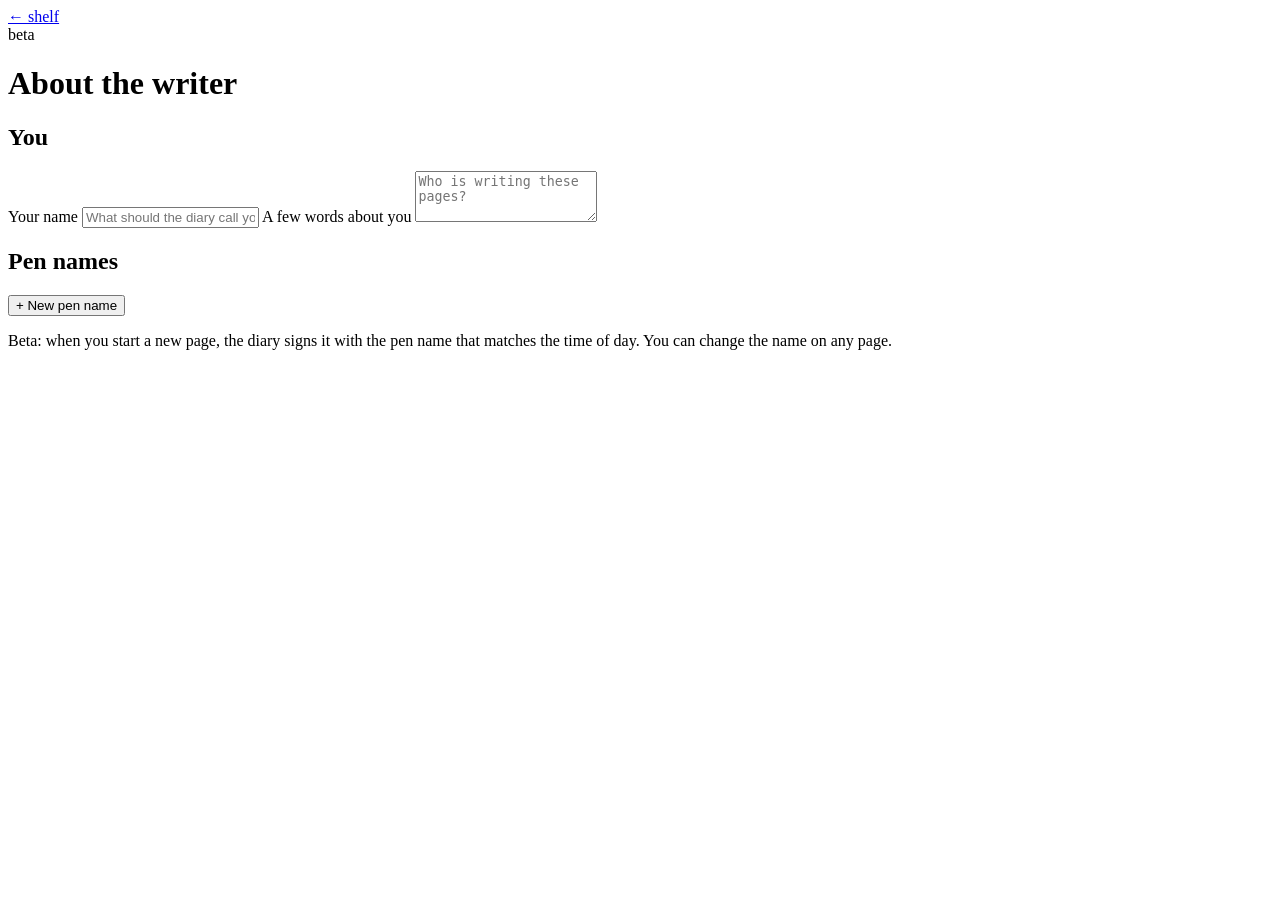
==== author.html @ 74ac938c "Create author.html" ====
<!DOCTYPE html>
<html lang="en">

<head>
  <meta charset="UTF-8">
  <meta name="viewport" content="width=device-width, initial-scale=1">
  <title>About the writer · My Cozy Diary</title>

  <link rel="preconnect" href="https://fonts.googleapis.com">
  <link rel="preconnect" href="https://fonts.gstatic.com" crossorigin>
  <link href="https://fonts.googleapis.com/css2?family=Caveat:wght@500;700&family=Nunito:wght@400;600;700&display=swap" rel="stylesheet">

  <link rel="stylesheet" href="art/base.css">
  <link rel="stylesheet" href="art/author.css">
</head>

<body>
  <header class="top">
    <a class="brand" href="index.html">← shelf</a>

    <div class="actions">
      <span class="beta">beta</span>
    </div>
  </header>

  <main class="author-page">
    <h1>About the writer</h1>

    <!-- Your details -->
    <section class="card-box">
      <h2>You</h2>

      <label for="wName">Your name</label>
      <input type="text" id="wName" maxlength="40" placeholder="What should the diary call you?">

      <label for="wBio">A few words about you</label>
      <textarea id="wBio" rows="3" maxlength="300" placeholder="Who is writing these pages?"></textarea>

      <p class="saved" id="wSaved"></p>
    </section>

    <!-- Pen names -->
    <section class="card-box">
      <div class="row">
        <h2>Pen names</h2>
        <button class="btn primary small" id="newAuthor">+ New pen name</button>
      </div>

      <p class="hint" id="nowHint"></p>
      <ul id="authorList" class="authors"></ul>

      <p class="hint">
        Beta: when you start a new page, the diary signs it with the pen name
        that matches the time of day. You can change the name on any page.
      </p>
    </section>
  </main>

  <script src="behavior/common.js"></script>
  <script src="behavior/author.js"></script>
</body>

</html>
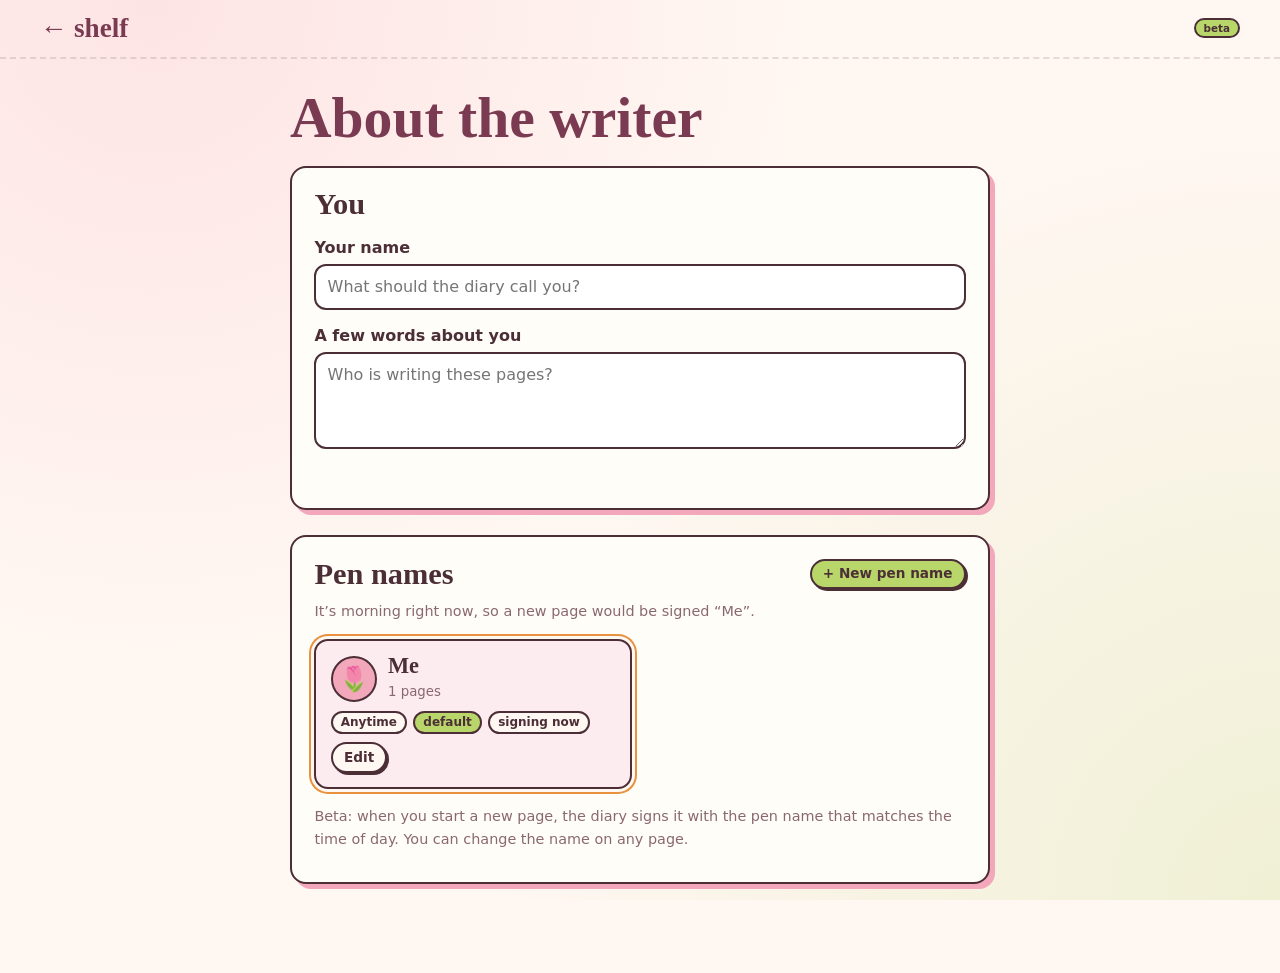
==== commit cd927b8b: "Update author.html" ====
--- a/author.html
+++ b/author.html
@@ -6,6 +6,7 @@
   <meta name="viewport" content="width=device-width, initial-scale=1">
   <title>About the writer · My Cozy Diary</title>
 
+  <link rel="icon" type="image/png" href="photo/book.png">
   <link rel="preconnect" href="https://fonts.googleapis.com">
   <link rel="preconnect" href="https://fonts.gstatic.com" crossorigin>
   <link href="https://fonts.googleapis.com/css2?family=Caveat:wght@500;700&family=Nunito:wght@400;600;700&display=swap" rel="stylesheet">
--- a/art/base.css
+++ b/art/base.css
@@ -0,0 +1,266 @@
+
+:root {
+  /* Palette */
+  --paper: #fff7f2;
+  --blush: #fde4e4;
+  --ink: #4b2e36;
+  --ink-soft: #8a6870;
+  --pink: #f2a7bb;
+  --lime: #b9d66b;
+  --orange: #e8913f;
+  --plum: #7a3b52;
+
+  /* Accent colour for the current notebook, topic or pen name */
+  --c: var(--pink);
+
+  /* Misc */
+  --line: color-mix(in srgb, var(--ink) 14%, transparent);
+  --r: 16px;
+
+  /* Type */
+  --display: 'Caveat', 'Segoe Print', cursive;
+  --body: 'Nunito', system-ui, sans-serif;
+}
+
+
+/*
+   Reset and page */
+
+* {
+  box-sizing: border-box;
+}
+
+html {
+  height: 100%;
+}
+
+body {
+  min-height: 100%;
+  margin: 0;
+  font: 400 16px/1.6 var(--body);
+  color: var(--ink);
+  background:
+    radial-gradient(circle at 12% 0%, var(--blush), transparent 45%),
+    radial-gradient(
+      circle at 100% 100%,
+      color-mix(in srgb, var(--lime) 22%, var(--paper)),
+      transparent 50%
+    ),
+    var(--paper);
+  background-attachment: fixed;
+}
+
+ul {
+  margin: 0;
+  padding: 0;
+  list-style: none;
+}
+
+button,
+input,
+textarea,
+select {
+  font: inherit;
+  color: inherit;
+}
+
+:focus-visible {
+  outline: 3px solid var(--orange);
+  outline-offset: 2px;
+}
+
+
+/*Header*/
+
+.top {
+  display: flex;
+  align-items: center;
+  justify-content: space-between;
+  gap: 1rem;
+  padding: 0.8rem clamp(1rem, 4vw, 2.5rem);
+  border-bottom: 2px dashed var(--line);
+}
+
+.top .actions {
+  display: flex;
+  align-items: center;
+  gap: 0.6rem;
+}
+
+.brand {
+  font: 700 1.7rem var(--display);
+  color: var(--plum);
+  text-decoration: none;
+}
+
+.beta {
+  display: inline-block;
+  margin-left: 0.2rem;
+  padding: 0.05rem 0.5rem;
+  border: 2px solid var(--ink);
+  border-radius: 999px;
+  background: var(--lime);
+  font: 700 0.65rem/1.4 var(--body);
+  vertical-align: middle;
+}
+
+/* buttonz */
+
+.btn {
+  display: inline-block;
+  padding: 0.4rem 1rem;
+  border: 2px solid var(--ink);
+  border-radius: 999px;
+  background: var(--paper);
+  box-shadow: 2px 2px 0 var(--ink);
+  color: inherit;
+  font-weight: 700;
+  text-decoration: none;
+  cursor: pointer;
+  transition: transform 0.12s, box-shadow 0.12s;
+}
+
+.btn:hover {
+  transform: translate(-1px, -1px);
+  box-shadow: 3px 3px 0 var(--ink);
+}
+
+.btn:active {
+  transform: translate(2px, 2px);
+  box-shadow: 0 0 0 var(--ink);
+}
+
+.btn:disabled {
+  opacity: 0.4;
+  pointer-events: none;
+}
+
+/* Variants */
+.btn.primary {
+  background: var(--lime);
+}
+
+.btn.danger {
+  background: var(--blush);
+}
+
+.btn.small {
+  padding: 0.15rem 0.7rem;
+  font-size: 0.85rem;
+}
+
+.btn.block {
+  width: 100%;
+}
+
+/*Form fields (inside dialogs and card boxes) */
+
+dialog label,
+.card-box label {
+  display: block;
+  margin: 0.8rem 0 0.25rem;
+  font-weight: 700;
+}
+
+dialog input[type='text'],
+dialog select,
+.card-box input[type='text'],
+.card-box textarea {
+  width: 100%;
+  padding: 0.5rem 0.7rem;
+  border: 2px solid var(--ink);
+  border-radius: 12px;
+  background: #fff;
+}
+
+
+/* Edit D */
+
+dialog {
+  width: min(92vw, 400px);
+  padding: 1.4rem;
+  border: 2px solid var(--ink);
+  border-radius: var(--r);
+  background: var(--paper);
+  box-shadow: 6px 6px 0 var(--ink);
+  color: var(--ink);
+}
+
+dialog::backdrop {
+  background: rgba(75, 46, 54, 0.45);
+}
+
+dialog h2 {
+  margin: 0 0 0.6rem;
+  font: 700 1.8rem var(--display);
+}
+
+.dlg-actions {
+  display: flex;
+  justify-content: flex-end;
+  gap: 0.6rem;
+  margin-top: 1.2rem;
+}
+
+.dlg-actions .left {
+  margin-right: auto;
+}
+
+
+/* Colour swatches */
+
+.swatches {
+  display: flex;
+  flex-wrap: wrap;
+  align-items: center;
+  gap: 0.45rem;
+}
+
+.swatch {
+  width: 30px;
+  height: 30px;
+  padding: 0;
+  border: 2px solid var(--ink);
+  border-radius: 50%;
+  background: var(--s);
+  cursor: pointer;
+}
+
+.swatch[aria-pressed='true'] {
+  box-shadow:
+    0 0 0 3px var(--paper),
+    0 0 0 5px var(--ink);
+  transform: scale(1.1);
+}
+
+
+/* Free colour picker */
+
+.picker {
+  display: flex;
+  align-items: center;
+  gap: 0.6rem;
+  margin-top: 0.7rem;
+  font-weight: 600;
+}
+
+.picker input {
+  width: 46px;
+  height: 34px;
+  padding: 0;
+  border: 2px solid var(--ink);
+  border-radius: 10px;
+  background: #fff;
+  cursor: pointer;
+}
+
+.picker output {
+  color: var(--ink-soft);
+  font-size: 0.85rem;
+}
+
+@media (prefers-reduced-motion: reduce) {
+  * {
+    transition: none !important;
+  }
+}
--- a/art/author.css
+++ b/art/author.css
@@ -0,0 +1,139 @@
+
+.author-page {
+  max-width: 780px;
+  margin: 0 auto;
+  padding: 1.5rem clamp(1rem, 4vw, 2.5rem) 4rem;
+}
+
+.author-page h1 {
+  margin: 0.4rem 0 1.2rem;
+  font: 700 clamp(2.4rem, 7vw, 3.6rem) / 1 var(--display);
+  color: var(--plum);
+}
+
+
+/* 
+   Card boxes
+ */
+
+.card-box {
+  margin-bottom: 1.6rem;
+  padding: 1.2rem 1.4rem 1.4rem;
+  border: 2px solid var(--ink);
+  border-radius: var(--r);
+  background: #fffdf8;
+  box-shadow: 5px 5px 0 var(--pink);
+}
+
+.card-box h2 {
+  margin: 0;
+  font: 700 1.9rem var(--display);
+}
+
+.card-box .row {
+  display: flex;
+  align-items: center;
+  justify-content: space-between;
+  gap: 1rem;
+}
+
+.card-box textarea {
+  resize: vertical;
+}
+
+.hint {
+  margin: 0.5rem 0;
+  color: var(--ink-soft);
+  font-size: 0.9rem;
+}
+
+.saved {
+  min-height: 1.4em;
+  margin: 0.4rem 0 0;
+  color: var(--plum);
+  font-weight: 700;
+}
+
+
+/* 
+   Pen names
+ */
+
+.authors {
+  display: grid;
+  grid-template-columns: repeat(auto-fill, minmax(230px, 1fr));
+  gap: 1rem;
+  margin: 1rem 0;
+}
+
+.pen {
+  display: flex;
+  flex-direction: column;
+  gap: 0.5rem;
+  padding: 0.9rem;
+  border: 2px solid var(--ink);
+  border-radius: 14px;
+  background: color-mix(in srgb, var(--c) 22%, #fff);
+}
+
+/* The pen name that would sign a new page right now */
+.pen.now {
+  box-shadow:
+    0 0 0 3px var(--paper),
+    0 0 0 5px var(--orange);
+}
+
+.pen-head {
+  display: flex;
+  align-items: center;
+  gap: 0.7rem;
+}
+
+.avatar {
+  flex: none;
+  display: grid;
+  place-items: center;
+  width: 46px;
+  height: 46px;
+  border: 2px solid var(--ink);
+  border-radius: 50%;
+  background: var(--c);
+  font-size: 1.5rem;
+}
+
+.pen b {
+  display: block;
+  font: 700 1.4rem / 1 var(--display);
+}
+
+.pen small {
+  color: var(--ink-soft);
+}
+
+.pen-actions {
+  display: flex;
+  gap: 0.4rem;
+  margin-top: auto;
+}
+
+
+/* Little labels under each name */
+
+.tags {
+  display: flex;
+  flex-wrap: wrap;
+  gap: 0.4rem;
+}
+
+.tag {
+  padding: 0 0.5rem;
+  border: 2px solid var(--ink);
+  border-radius: 999px;
+  background: var(--paper);
+  font-size: 0.75rem;
+  font-weight: 700;
+}
+
+.tag.def {
+  background: var(--lime);
+}
